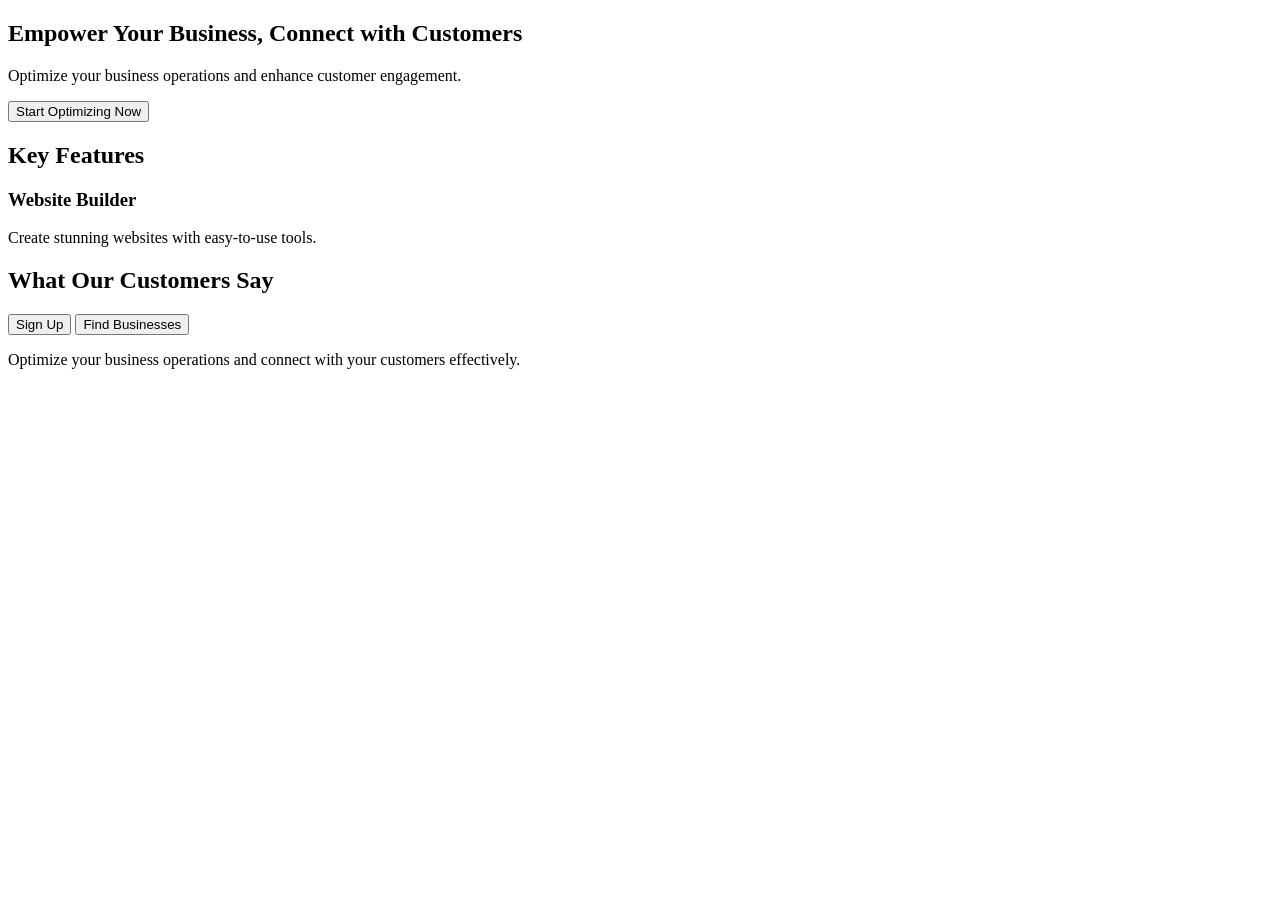
==== index.html @ b0d4bb3d "Create index.html" ====
<!DOCTYPE html>
<html>
<head>
    <title>Optimize</title>
    <link rel="stylesheet" href="style.css">
</head>
<body>
    <header>
        <nav>
            </nav>
    </header>
    
    <main>
        <section class="hero">
            <h1>Empower Your Business, Connect with Customers</h1>
            <p>Optimize your business operations and enhance customer engagement.</p>
            <button>Start Optimizing Now</button>
        </section>

        <section class="features">
            <h2>Key Features</h2>
            <div class="feature">
                <h3>Website Builder</h3>
                <p>Create stunning websites with easy-to-use tools.</p>
            </div>
            </section>

        <section class="testimonials">
            <h2>What Our Customers Say</h2>
            </section>

        <section class="cta">
            <button>Sign Up</button>
            <button>Find Businesses</button>
        </section>
    </main>

    <footer>
        <p>Optimize your business operations and connect with your customers effectively.</p>
        </footer>

    <script src="script.js"></script> 
</body>
</html>
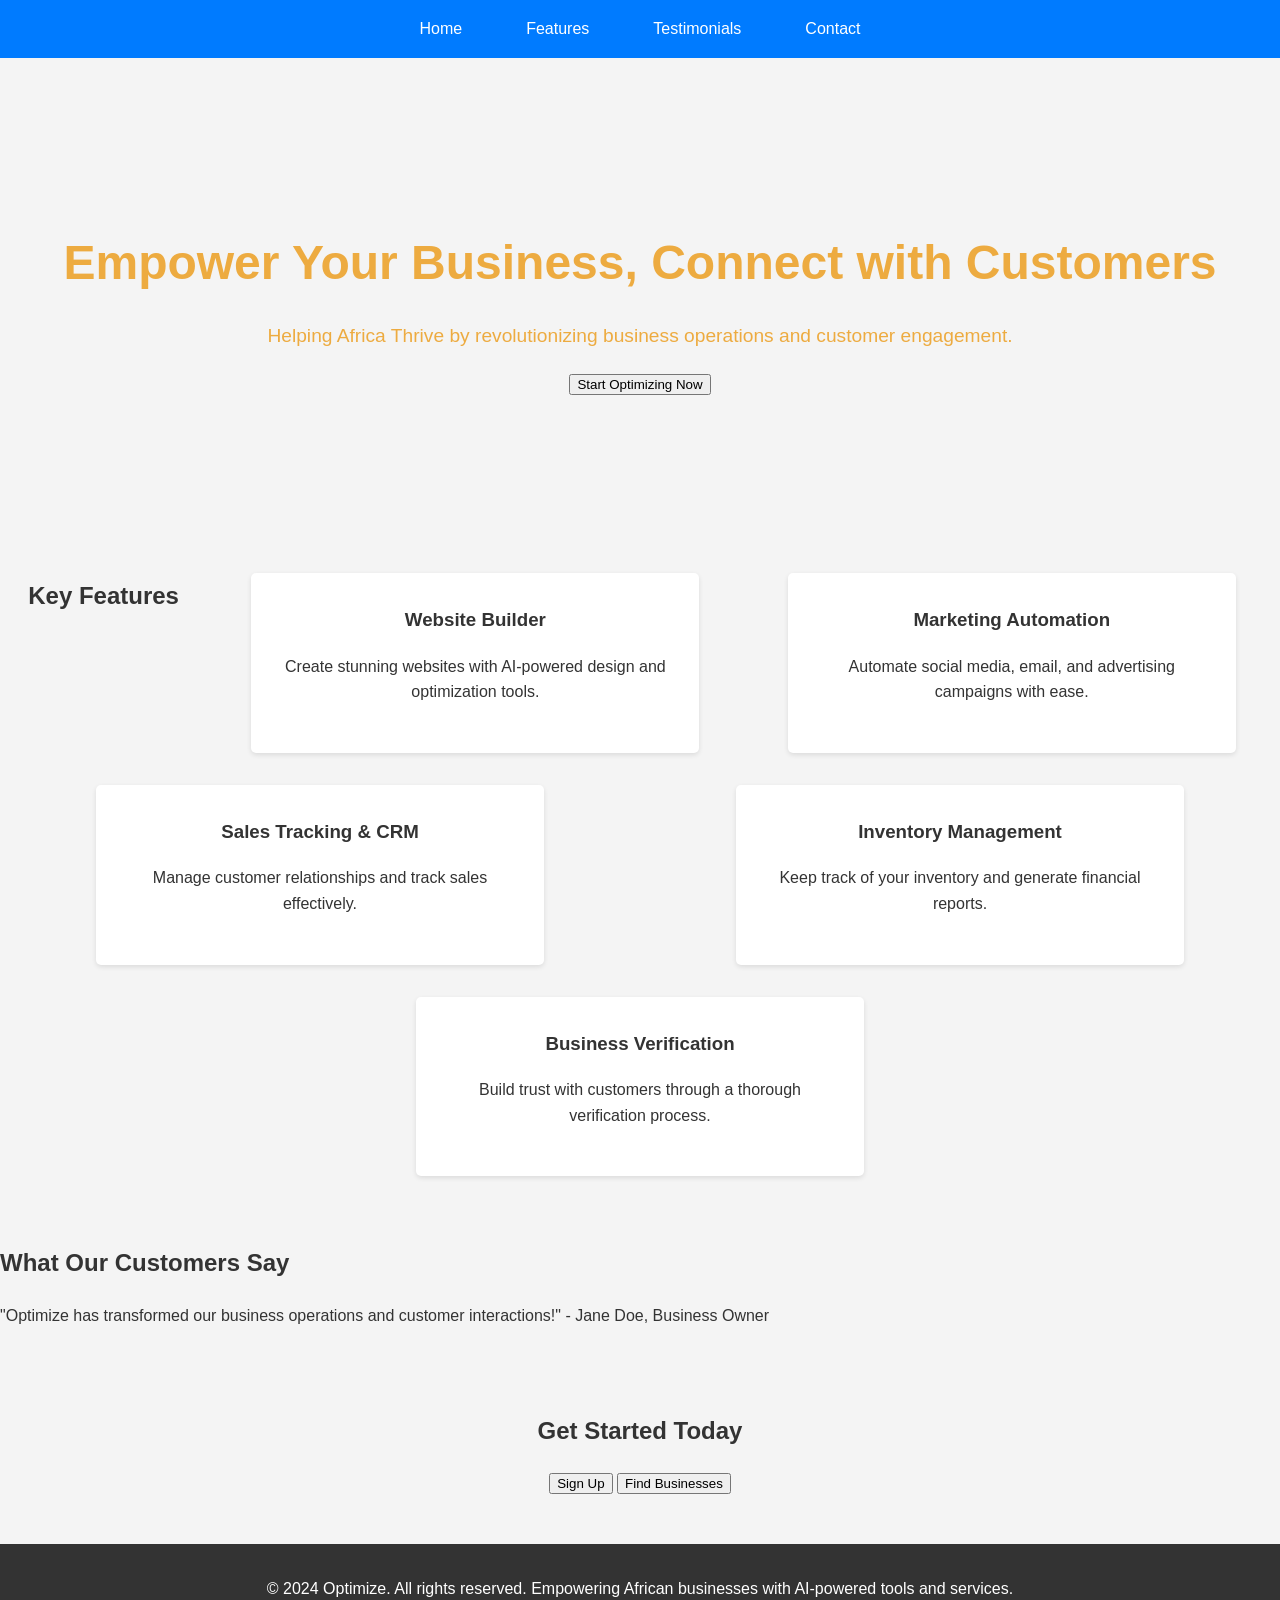
==== commit fd7b3c8b: "Update index.html" ====
--- a/index.html
+++ b/index.html
@@ -1,43 +1,72 @@
 <!DOCTYPE html>
-<html>
+<html lang="en">
 <head>
-    <title>Optimize</title>
+    <meta charset="UTF-8">
+    <meta name="viewport" content="width=device-width, initial-scale=1.0">
+    <title>Optimize: The All-in-One Business Platform for African Businesses</title>
     <link rel="stylesheet" href="style.css">
 </head>
 <body>
     <header>
         <nav>
-            </nav>
+            <ul>
+                <li><a href="#hero">Home</a></li>
+                <li><a href="#features">Features</a></li>
+                <li><a href="#testimonials">Testimonials</a></li>
+                <li><a href="#cta">Contact</a></li>
+            </ul>
+        </nav>
     </header>
     
     <main>
-        <section class="hero">
+        <section id="hero" class="hero">
             <h1>Empower Your Business, Connect with Customers</h1>
-            <p>Optimize your business operations and enhance customer engagement.</p>
+            <p>Helping Africa Thrive by revolutionizing business operations and customer engagement.</p>
             <button>Start Optimizing Now</button>
         </section>
 
-        <section class="features">
+        <section id="features" class="features">
             <h2>Key Features</h2>
             <div class="feature">
                 <h3>Website Builder</h3>
-                <p>Create stunning websites with easy-to-use tools.</p>
+                <p>Create stunning websites with AI-powered design and optimization tools.</p>
             </div>
-            </section>
+            <div class="feature">
+                <h3>Marketing Automation</h3>
+                <p>Automate social media, email, and advertising campaigns with ease.</p>
+            </div>
+            <div class="feature">
+                <h3>Sales Tracking & CRM</h3>
+                <p>Manage customer relationships and track sales effectively.</p>
+            </div>
+            <div class="feature">
+                <h3>Inventory Management</h3>
+                <p>Keep track of your inventory and generate financial reports.</p>
+            </div>
+            <div class="feature">
+                <h3>Business Verification</h3>
+                <p>Build trust with customers through a thorough verification process.</p>
+            </div>
+        </section>
 
-        <section class="testimonials">
+        <section id="testimonials" class="testimonials">
             <h2>What Our Customers Say</h2>
-            </section>
+            <div class="testimonial">
+                <p>"Optimize has transformed our business operations and customer interactions!" - Jane Doe, Business Owner</p>
+            </div>
+            <!-- Add more testimonials here -->
+        </section>
 
-        <section class="cta">
+        <section id="cta" class="cta">
+            <h2>Get Started Today</h2>
             <button>Sign Up</button>
             <button>Find Businesses</button>
         </section>
     </main>
 
     <footer>
-        <p>Optimize your business operations and connect with your customers effectively.</p>
-        </footer>
+        <p>&copy; 2024 Optimize. All rights reserved. Empowering African businesses with AI-powered tools and services.</p>
+    </footer>
 
     <script src="script.js"></script> 
 </body>
--- a/style.css
+++ b/style.css
@@ -0,0 +1,122 @@
+/* General Styles */
+body {
+    font-family: 'Segoe UI', Tahoma, Geneva, Verdana, sans-serif;  
+    margin: 0;
+    color: #333;  /* Dark gray for text */
+    line-height: 1.6;
+    background-color: #f4f4f4; /* Light gray for background */
+}
+
+/* Typography */
+h1, h2, h3 {
+    font-weight: 600;  /* Slightly bold headings */
+}
+
+/* Header Styles */
+header {
+    background-color: #007BFF; /* Primary color (blue) */
+    color: #fff; /* White text */
+    padding: 1rem 0;
+    text-align: center;  /* Center align header content */
+}
+
+.logo { /* Logo styling (if needed) */
+    /* ... */
+}
+
+nav ul {
+    list-style: none;
+    margin: 0;
+    padding: 0;
+    display: flex;
+    justify-content: center;
+}
+
+nav li {
+    margin: 0 1rem;
+}
+
+nav a {
+    color: #fff;
+    text-decoration: none;
+    padding: 0.5rem 1rem;
+}
+
+/* Hero Section */
+.hero {
+    text-align: center;
+    background-image: url('your-hero-image.jpg'); /* Replace with actual image */
+    background-size: cover;
+    background-position: center;
+    color: #edab40;
+    padding: 8rem 0;
+}
+
+.hero h1 {
+    font-size: 3rem;
+    margin-bottom: 1rem;
+}
+
+.hero p {
+    font-size: 1.2rem;
+}
+
+.hero button {
+    /* Style the button */
+}
+
+/* Features Section */
+.features {
+    display: flex;
+    flex-wrap: wrap;
+    justify-content: space-around;
+    padding: 2rem 0;
+}
+
+.feature {
+    width: 30%;
+    margin: 1rem;
+    padding: 2rem;
+    background-color: #fff;
+    border-radius: 5px;
+    box-shadow: 0 2px 5px rgba(0,0,0,0.1);
+    text-align: center;
+}
+
+.feature h3 {
+    margin-top: 0;
+}
+
+/* Testimonials Section */
+.testimonials {
+    /* Style testimonials as needed */
+}
+
+/* Call to Action Section */
+.cta {
+    text-align: center;
+    padding: 3rem 0;
+}
+
+.cta button {
+    /* Style buttons */
+}
+
+/* Footer Styles */
+footer {
+    background-color: #333;
+    color: #fff;
+    padding: 1rem 0;
+    text-align: center;
+}
+
+/* Responsive Design (Example) */
+@media (max-width: 768px) {
+    .feature {
+        width: 45%;
+    }
+
+    nav ul {
+        flex-direction: column; /* Stack links vertically on smaller screens */
+    }
+}
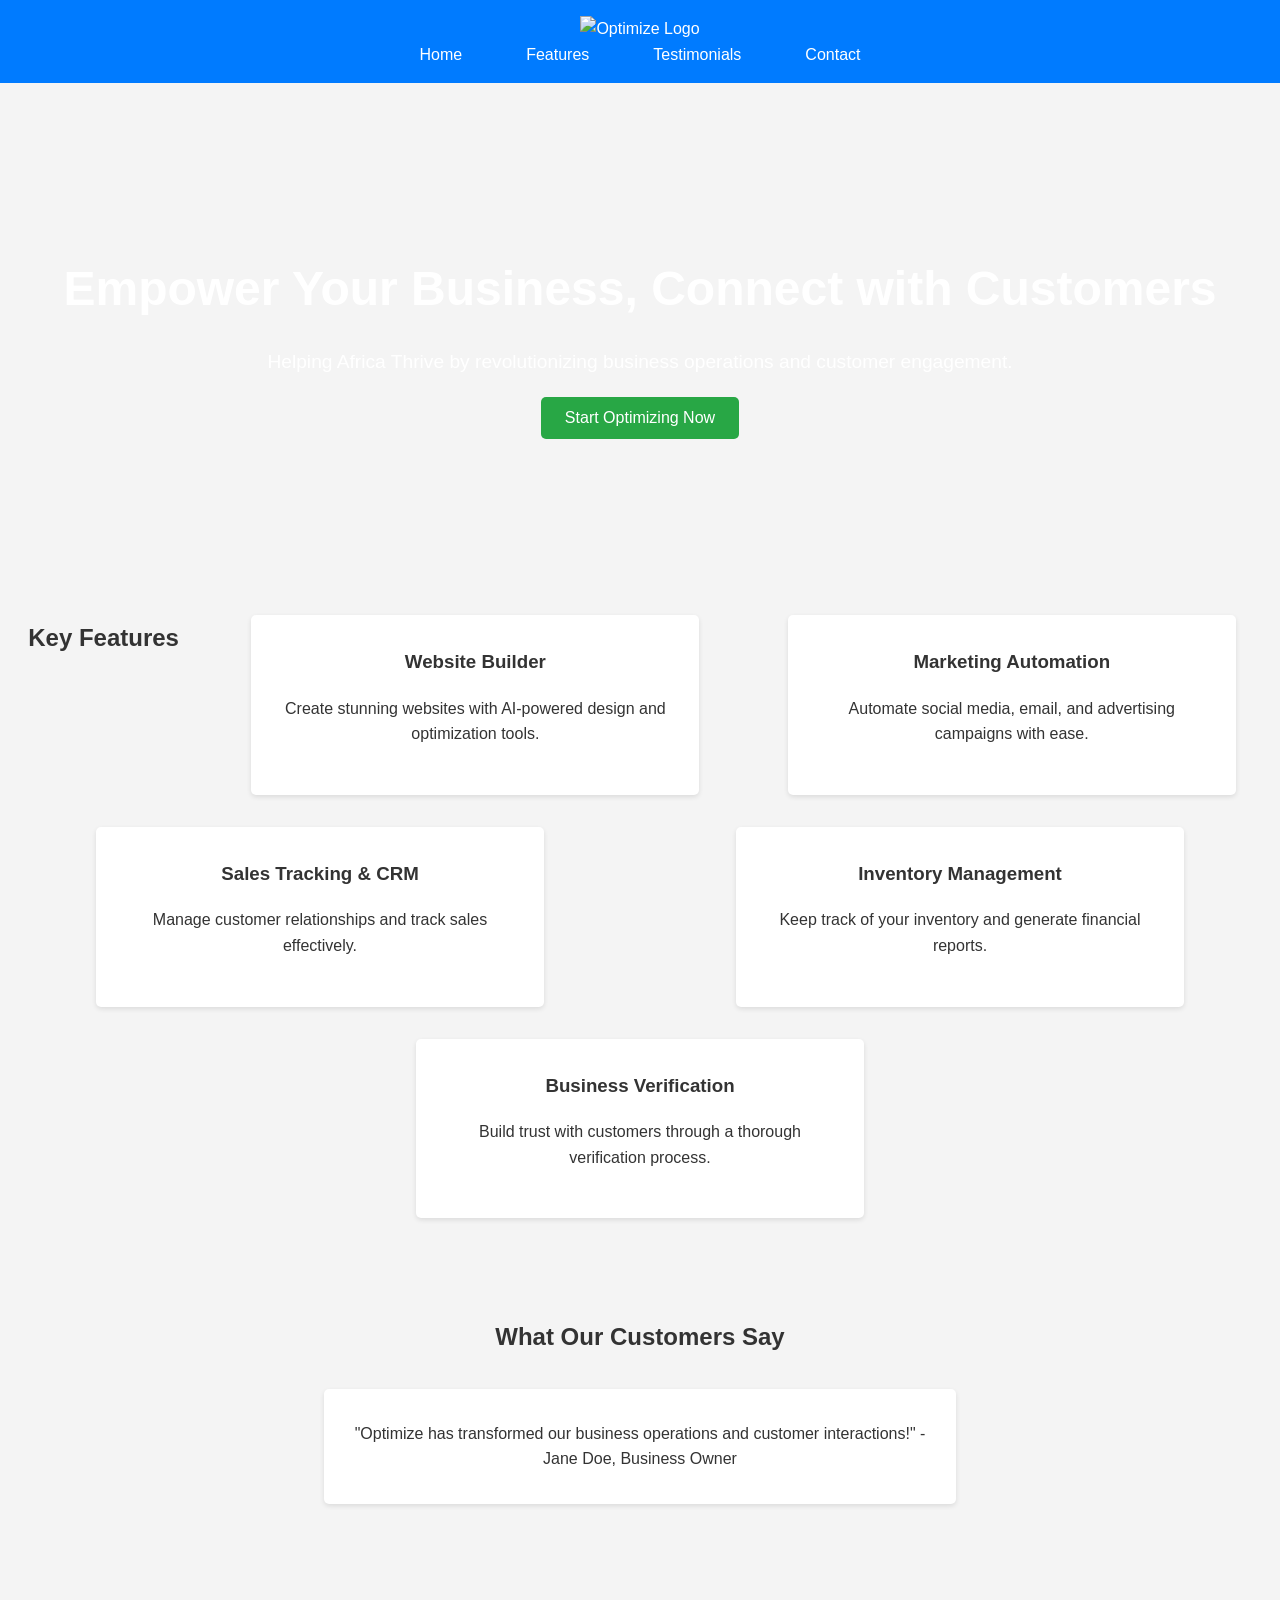
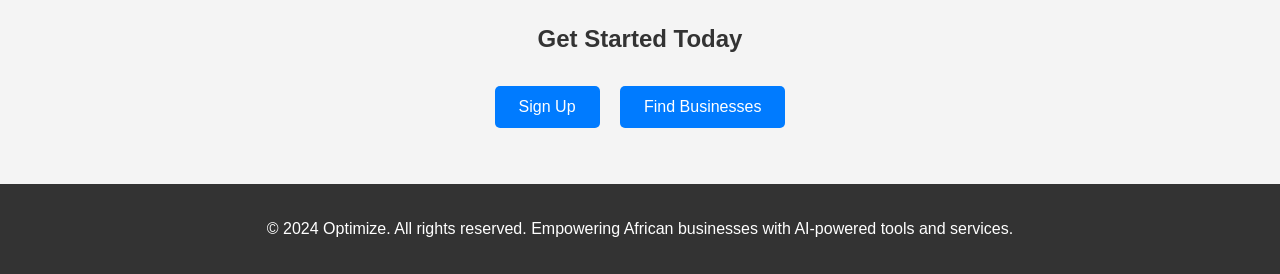
==== commit 747e45cf: "Update index.html" ====
--- a/index.html
+++ b/index.html
@@ -9,6 +9,9 @@
 <body>
     <header>
         <nav>
+            <div class="logo">
+                <img src="your-logo.png" alt="Optimize Logo"> <!-- Replace 'your-logo.png' with your actual logo file -->
+            </div>
             <ul>
                 <li><a href="#hero">Home</a></li>
                 <li><a href="#features">Features</a></li>
--- a/style.css
+++ b/style.css
@@ -1,27 +1,23 @@
 /* General Styles */
 body {
-    font-family: 'Segoe UI', Tahoma, Geneva, Verdana, sans-serif;  
+    font-family: 'Segoe UI', Tahoma, Geneva, Verdana, sans-serif;
     margin: 0;
-    color: #333;  /* Dark gray for text */
+    color: #333;
     line-height: 1.6;
-    background-color: #f4f4f4; /* Light gray for background */
+    background-color: #f4f4f4;
 }
 
 /* Typography */
 h1, h2, h3 {
-    font-weight: 600;  /* Slightly bold headings */
+    font-weight: 600;
 }
 
 /* Header Styles */
 header {
-    background-color: #007BFF; /* Primary color (blue) */
-    color: #fff; /* White text */
+    background-color: #007BFF;
+    color: #fff;
     padding: 1rem 0;
-    text-align: center;  /* Center align header content */
-}
-
-.logo { /* Logo styling (if needed) */
-    /* ... */
+    text-align: center;
 }
 
 nav ul {
@@ -45,10 +41,10 @@
 /* Hero Section */
 .hero {
     text-align: center;
-    background-image: url('your-hero-image.jpg'); /* Replace with actual image */
+    background-image: url('your-hero-image.jpg');
     background-size: cover;
     background-position: center;
-    color: #edab40;
+    color: #fff;
     padding: 8rem 0;
 }
 
@@ -62,7 +58,17 @@
 }
 
 .hero button {
-    /* Style the button */
+    background-color: #28a745;
+    color: #fff;
+    border: none;
+    padding: 0.75rem 1.5rem;
+    font-size: 1rem;
+    cursor: pointer;
+    border-radius: 5px;
+}
+
+.hero button:hover {
+    background-color: #218838;
 }
 
 /* Features Section */
@@ -89,7 +95,21 @@
 
 /* Testimonials Section */
 .testimonials {
-    /* Style testimonials as needed */
+    padding: 2rem 0;
+    text-align: center;
+}
+
+.testimonials h2 {
+    margin-bottom: 2rem;
+}
+
+.testimonial {
+    background-color: #fff;
+    padding: 1rem;
+    margin: 1rem auto;
+    border-radius: 5px;
+    box-shadow: 0 2px 5px rgba(0,0,0,0.1);
+    max-width: 600px;
 }
 
 /* Call to Action Section */
@@ -99,7 +119,18 @@
 }
 
 .cta button {
-    /* Style buttons */
+    background-color: #007BFF;
+    color: #fff;
+    border: none;
+    padding: 0.75rem 1.5rem;
+    font-size: 1rem;
+    cursor: pointer;
+    margin: 0.5rem;
+    border-radius: 5px;
+}
+
+.cta button:hover {
+    background-color: #0056b3;
 }
 
 /* Footer Styles */
@@ -110,13 +141,11 @@
     text-align: center;
 }
 
-/* Responsive Design (Example) */
+/* Responsive Design */
 @media (max-width: 768px) {
     .feature {
         width: 45%;
     }
 
     nav ul {
-        flex-direction: column; /* Stack links vertically on smaller screens */
-    }
-}
+        flex-di
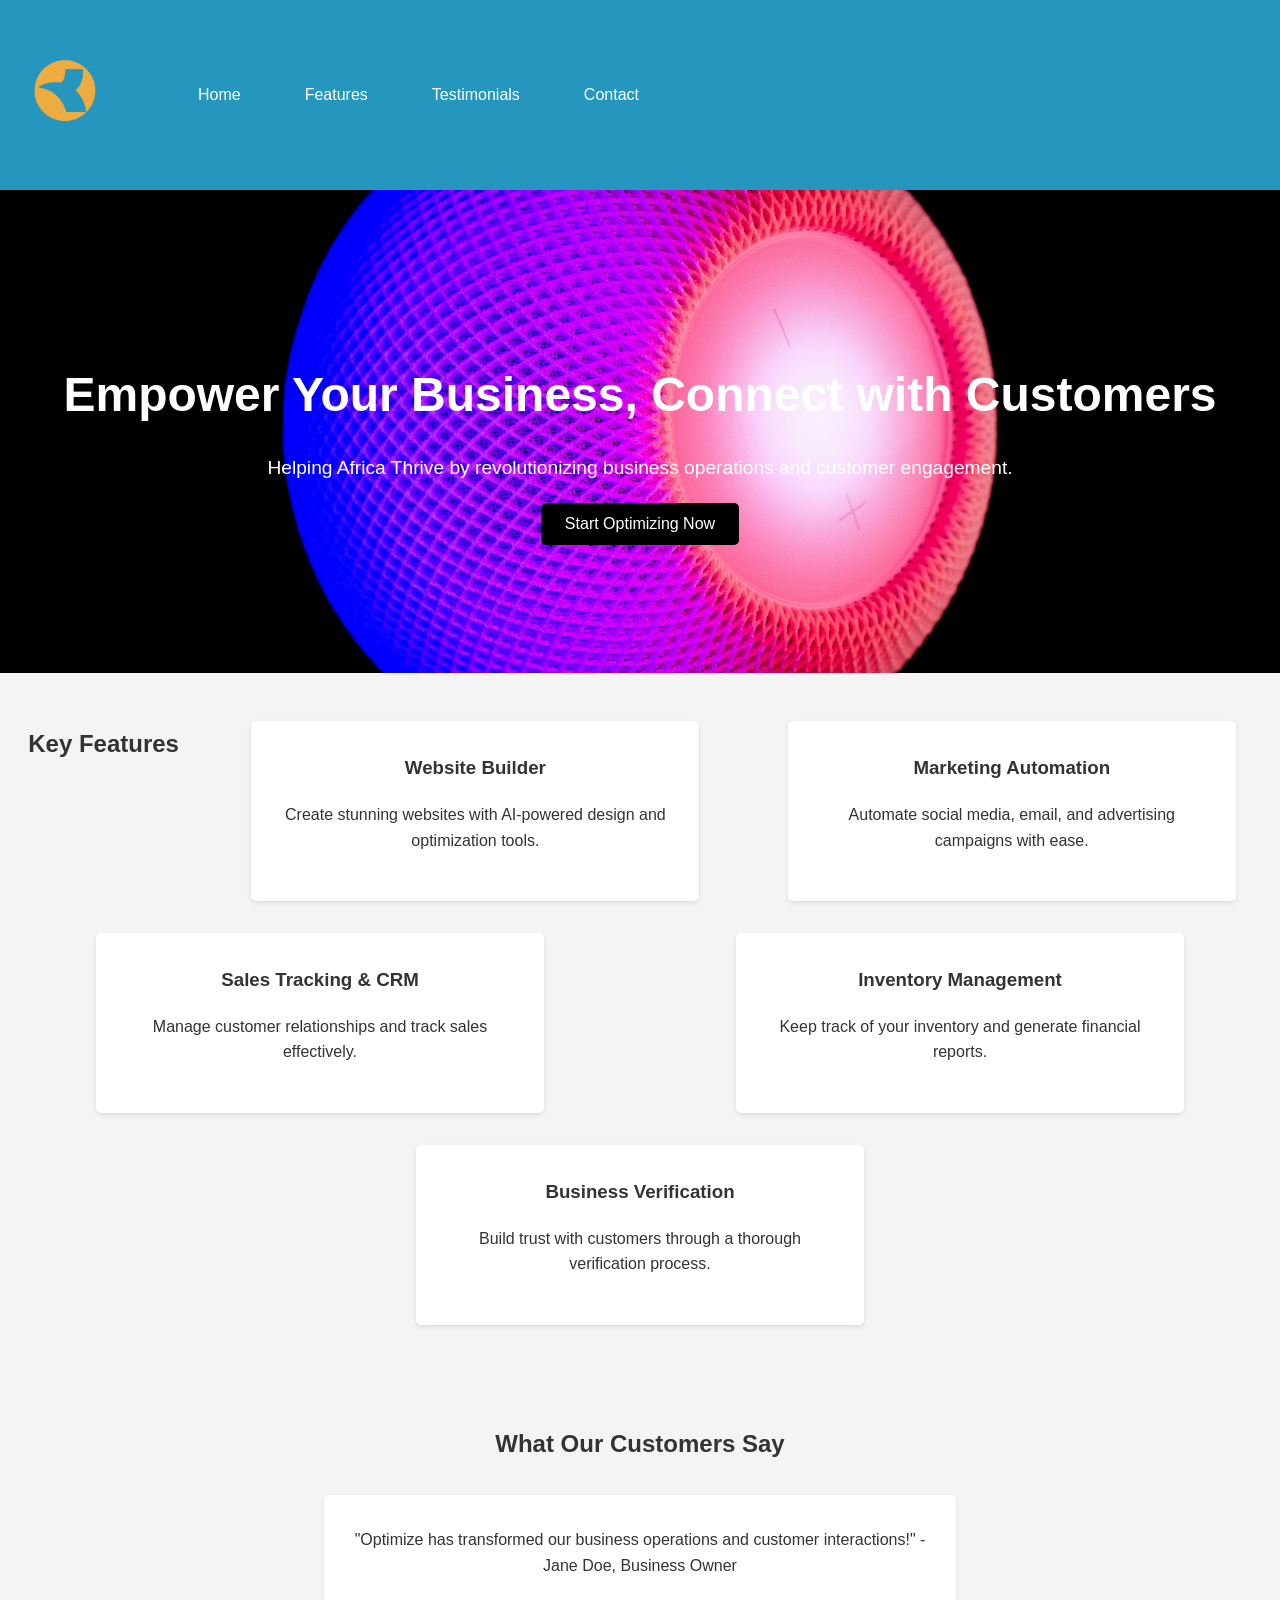
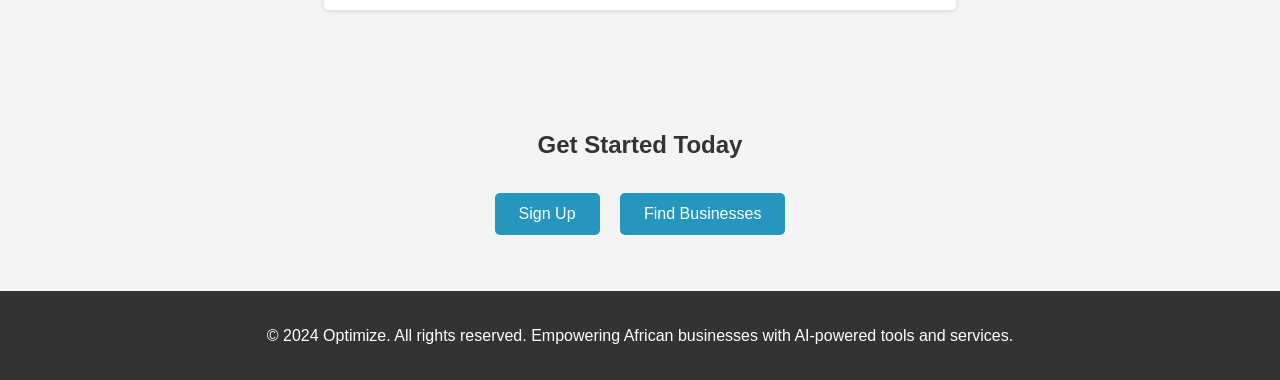
==== commit 740d3145: "Update index.html" ====
--- a/index.html
+++ b/index.html
@@ -62,8 +62,8 @@
 
         <section id="cta" class="cta">
             <h2>Get Started Today</h2>
-            <button>Sign Up</button>
-            <button>Find Businesses</button>
+            <button onclick="window.location.href='signup.html'">Sign Up</button>
+            <button onclick="window.location.href='find-businesses.html'">Find Businesses</button>
         </section>
     </main>
 
--- a/style.css
+++ b/style.css
@@ -14,10 +14,22 @@
 
 /* Header Styles */
 header {
-    background-color: #007BFF;
+    background-color: #2596be;
     color: #fff;
     padding: 1rem 0;
-    text-align: center;
+    display: flex;
+    align-items: center;
+    justify-content: space-between;
+}
+
+nav {
+    display: flex;
+    align-items: center;
+}
+
+.logo img {
+    height: 150px; /* Adjust the size as needed */
+    margin-right: 1rem;
 }
 
 nav ul {
@@ -25,7 +37,6 @@
     margin: 0;
     padding: 0;
     display: flex;
-    justify-content: center;
 }
 
 nav li {
@@ -41,7 +52,7 @@
 /* Hero Section */
 .hero {
     text-align: center;
-    background-image: url('your-hero-image.jpg');
+    background-image: url('heroimage.png'); /* Replace with actual image */
     background-size: cover;
     background-position: center;
     color: #fff;
@@ -58,7 +69,7 @@
 }
 
 .hero button {
-    background-color: #28a745;
+    background-color: #000; /* Black */
     color: #fff;
     border: none;
     padding: 0.75rem 1.5rem;
@@ -68,7 +79,7 @@
 }
 
 .hero button:hover {
-    background-color: #218838;
+    background-color: #333; /* Darker shade of black */
 }
 
 /* Features Section */
@@ -119,7 +130,7 @@
 }
 
 .cta button {
-    background-color: #007BFF;
+    background-color: #2596be;
     color: #fff;
     border: none;
     padding: 0.75rem 1.5rem;
@@ -130,8 +141,120 @@
 }
 
 .cta button:hover {
-    background-color: #0056b3;
-}
+    background-color: #1e7aa3; /* Darker shade of #2596be */
+}
+
+/* Sign Up Page Styles */
+.signup {
+    max-width: 600px;
+    margin: 3rem auto;
+    padding: 2rem;
+    background-color: #fff;
+    border-radius: 5px;
+    box-shadow: 0 2px 5px rgba(0,0,0,0.1);
+}
+
+.signup h1 {
+    text-align: center;
+    margin-bottom: 1.5rem;
+}
+
+.form-group {
+    margin-bottom: 1.5rem;
+}
+
+.form-group label {
+    display: block;
+    margin-bottom: 0.5rem;
+}
+
+.form-group input {
+    width: 100%;
+    padding: 0.75rem;
+    border: 1px solid #ccc;
+    border-radius: 5px;
+}
+
+.signup button {
+    width: 100%;
+    padding: 0.75rem;
+    background-color: #2596be;
+    color: #fff;
+    border: none;
+    border-radius: 5px;
+    cursor: pointer;
+}
+
+.signup button:hover {
+    background-color: #1e7aa3;
+}
+
+/* Find Businesses Page Styles */
+.find-businesses {
+    max-width: 800px;
+    margin: 3rem auto;
+    padding: 2rem;
+    background-color: #fff;
+    border-radius: 5px;
+    box-shadow: 0 2px 5px rgba(0,0,0,0.1);
+}
+
+.find-businesses h1 {
+    text-align: center;
+    margin-bottom: 1.5rem;
+}
+
+#search-form {
+    display: flex;
+    flex-direction: column;
+    align-items: center;
+}
+
+#search-form .form-group {
+    width: 100%;
+    margin-bottom: 1.5rem;
+}
+
+#search-form label {
+    display: block;
+    margin-bottom: 0.5rem;
+}
+
+#search-form input {
+    width: 100%;
+    padding: 0.75rem;
+    border: 1px solid #ccc;
+    border-radius: 5px;
+}
+
+#search-form button {
+    padding: 0.75rem 1.5rem;
+    background-color: #2596be;
+    color: #fff;
+    border: none;
+    border-radius: 5px;
+    cursor: pointer;
+}
+
+#search-form button:hover {
+    background-color: #1e7aa3;
+}
+
+#business-list {
+    margin-top: 2rem;
+    text-align: center;
+}
+
+/* Example business card */
+.business-card {
+    background-color: #f4f4f4;
+    padding: 1rem;
+    margin: 1rem auto;
+    border-radius: 5px;
+    box-shadow: 0 2px 5px rgba(0,0,0,0.1);
+    max-width: 600px;
+}
+
 
 /* Footer Styles */
 footer {
@@ -148,4 +271,12 @@
     }
 
     nav ul {
-        flex-di
+        flex-direction: column;
+    }
+}
+
+@media (max-width: 480px) {
+    .feature {
+        width: 100%;
+    }
+}
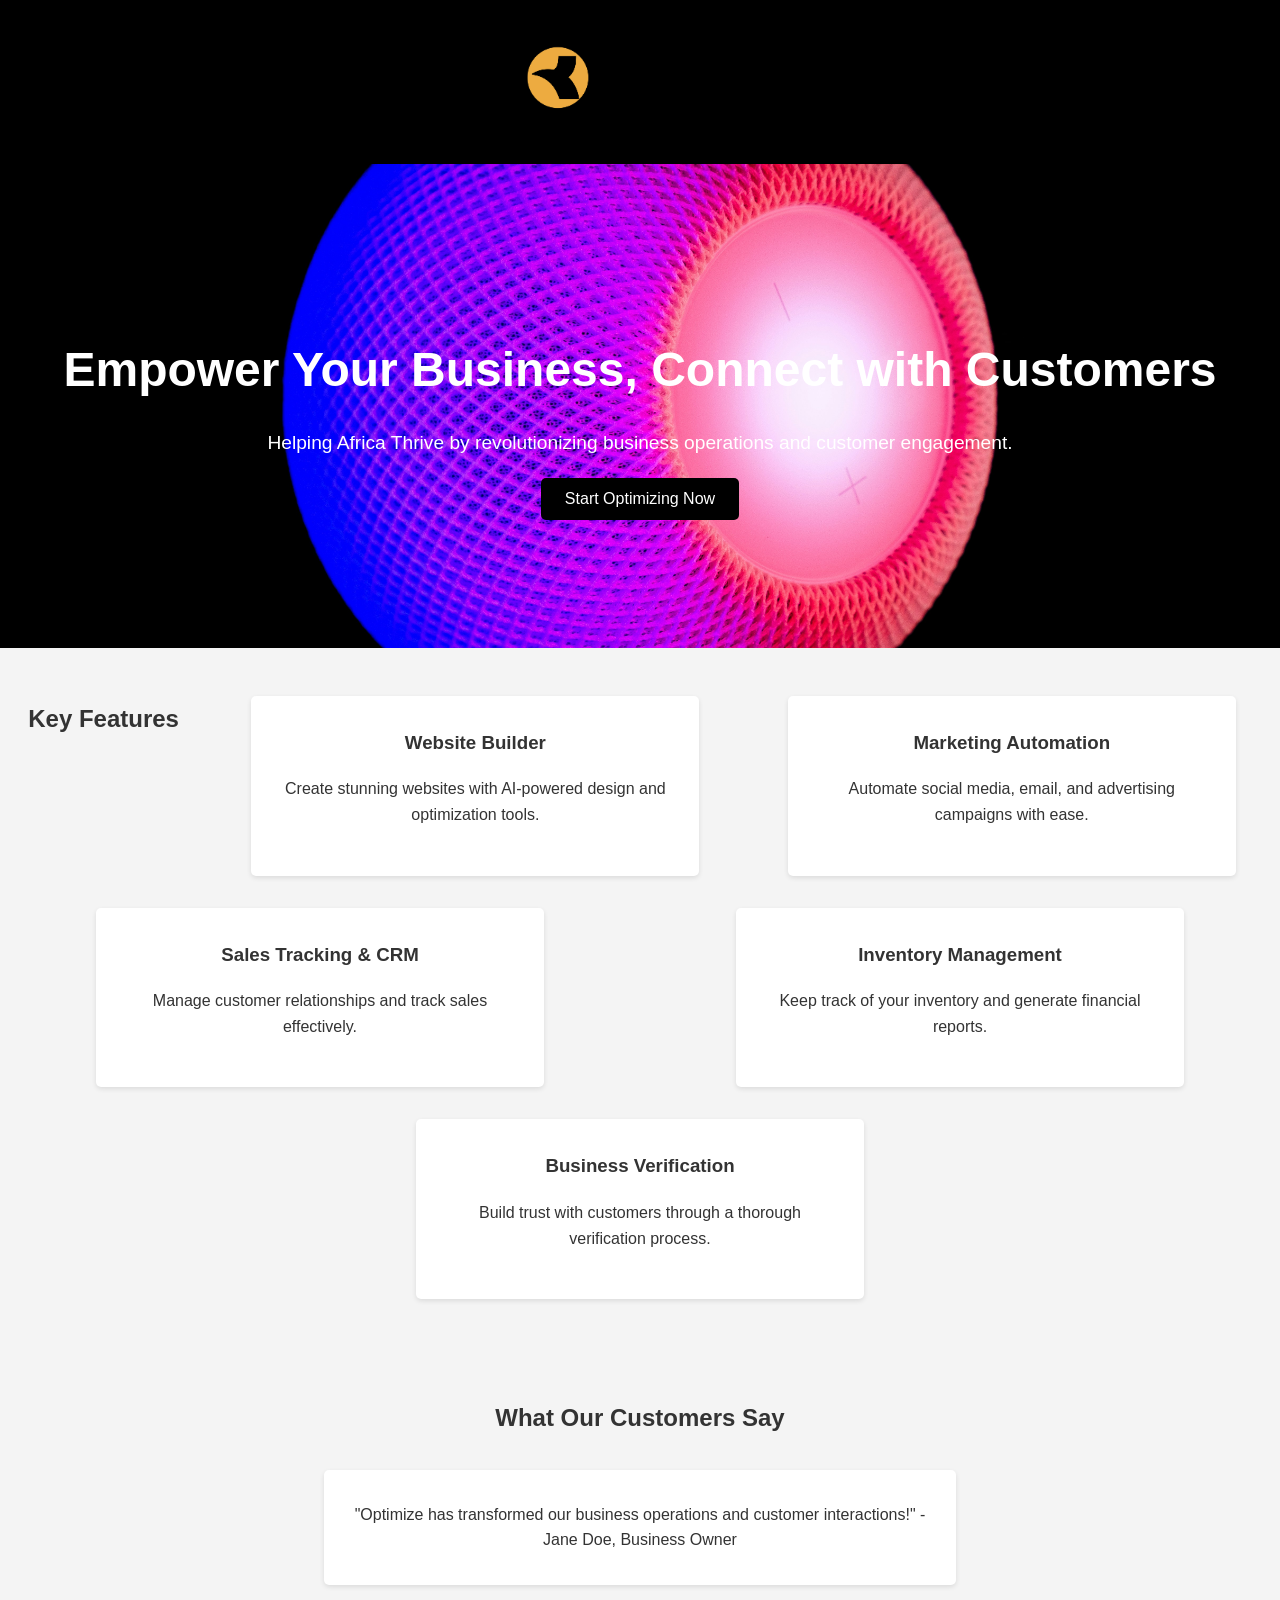
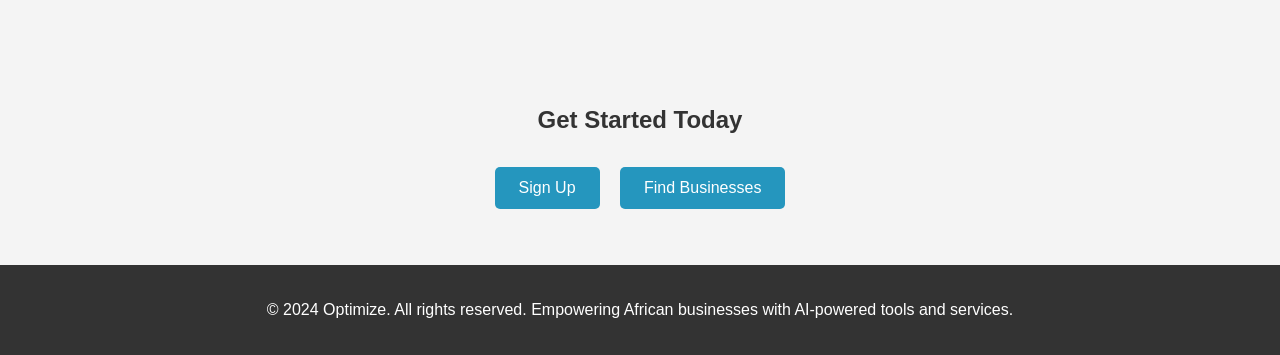
==== commit 1710ff2f: "Update index.html" ====
--- a/index.html
+++ b/index.html
@@ -13,10 +13,12 @@
                 <img src="your-logo.png" alt="Optimize Logo"> <!-- Replace 'your-logo.png' with your actual logo file -->
             </div>
             <ul>
-                <li><a href="#hero">Home</a></li>
-                <li><a href="#features">Features</a></li>
-                <li><a href="#testimonials">Testimonials</a></li>
-                <li><a href="#cta">Contact</a></li>
+                <div class="icons">
+                <a href="index.html" class="icon-link"><i class="fas fa-home"></i></a>
+                <a href="profile.html" class="icon-link"><i class="fas fa-user"></i></a>
+                <a href="notifications.html" class="icon-link"><i class="fas fa-bell"></i></a>
+                <a href="messages.html" class="icon-link"><i class="fas fa-envelope"></i></a>
+            </div>
             </ul>
         </nav>
     </header>
--- a/style.css
+++ b/style.css
@@ -14,9 +14,9 @@
 
 /* Header Styles */
 header {
-    background-color: #2596be;
-    color: #fff;
-    padding: 1rem 0;
+    background-color: #000000;
+    color: #000000;
+    padding: 0.2rem 0;
     display: flex;
     align-items: center;
     justify-content: space-between;
@@ -25,6 +25,10 @@
 nav {
     display: flex;
     align-items: center;
+    justify-content: space-between;
+    max-width: 1200px;
+    margin: 0 auto;
+    padding: 0 1rem;
 }
 
 .logo img {
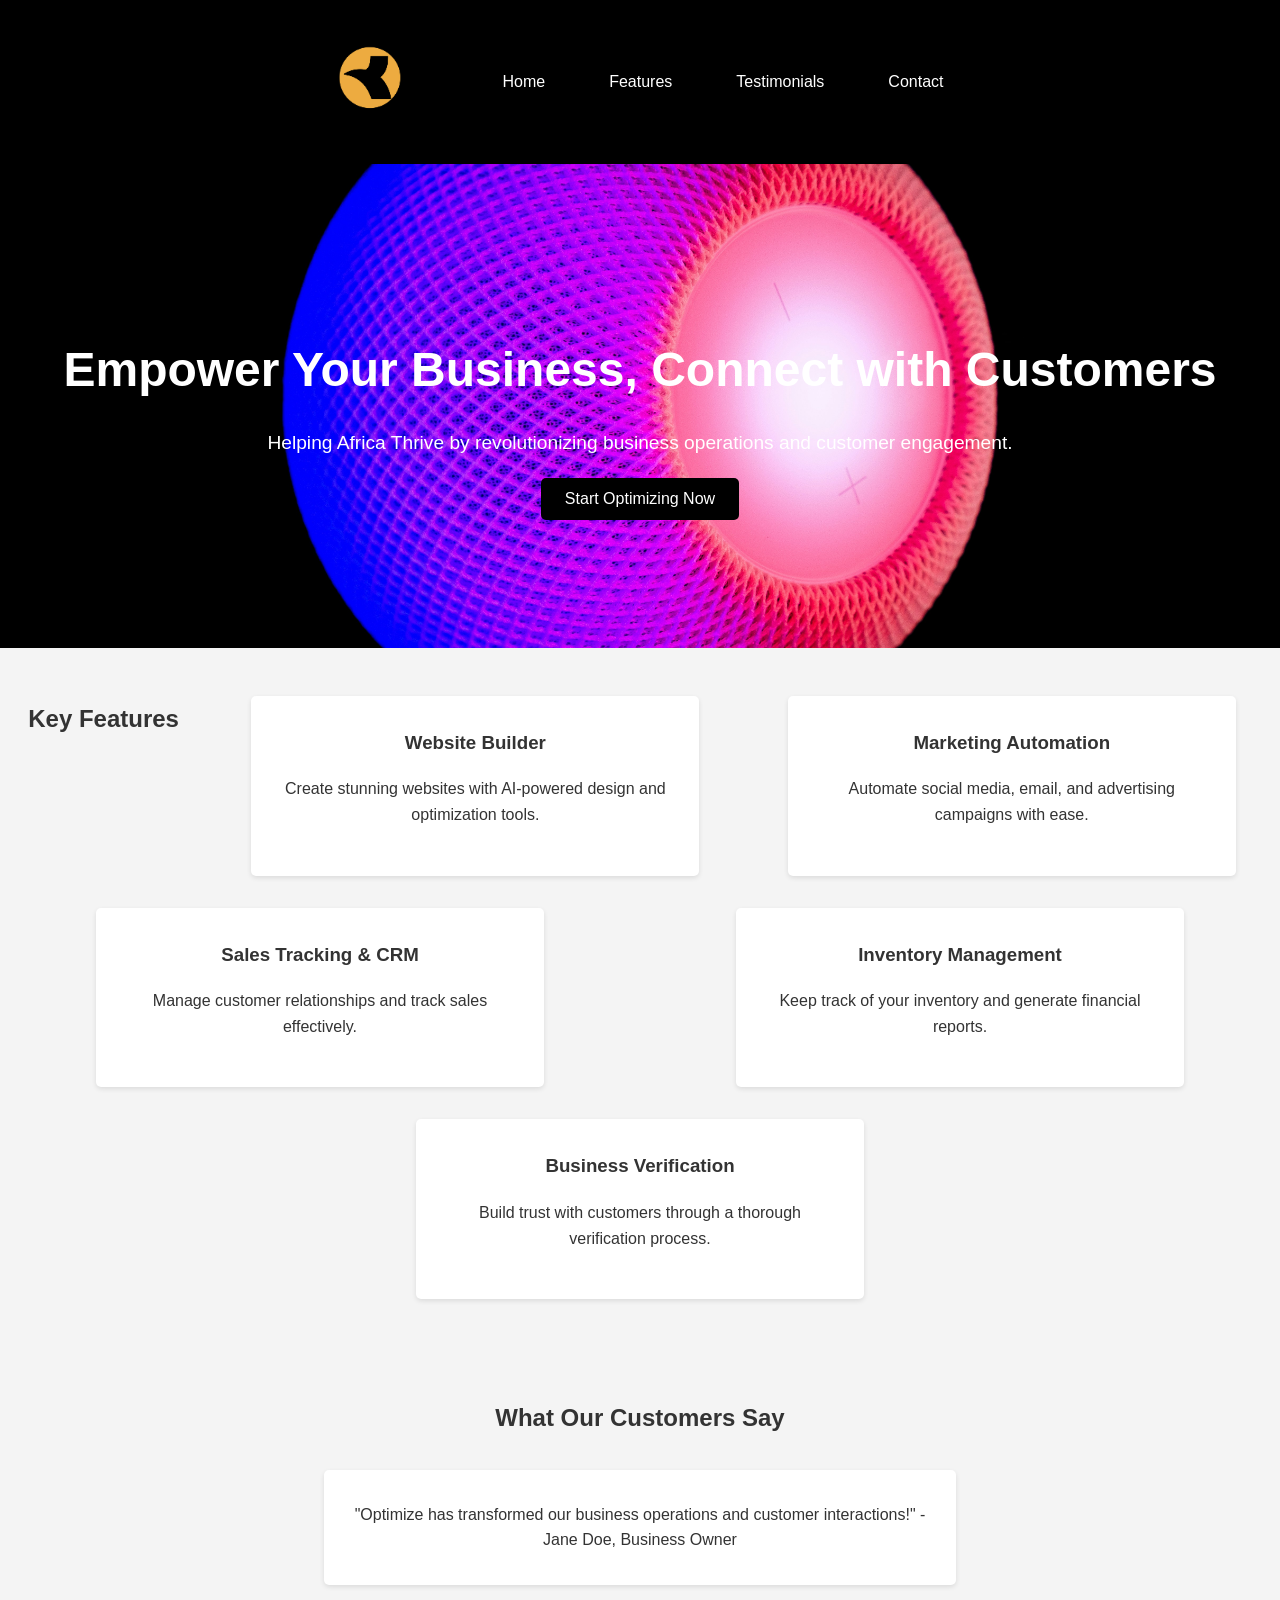
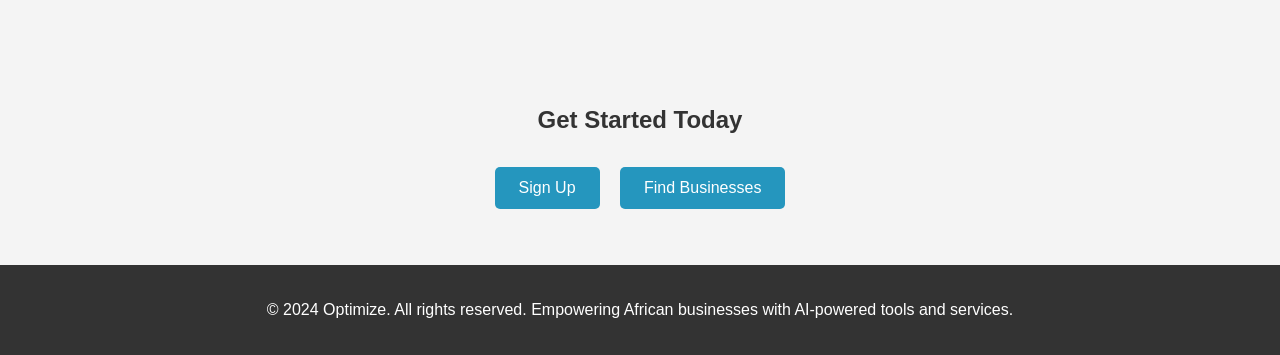
==== commit 82798488: "Update index.html" ====
--- a/index.html
+++ b/index.html
@@ -12,13 +12,11 @@
             <div class="logo">
                 <img src="your-logo.png" alt="Optimize Logo"> <!-- Replace 'your-logo.png' with your actual logo file -->
             </div>
-            <ul>
-                <div class="icons">
-                <a href="index.html" class="icon-link"><i class="fas fa-home"></i></a>
-                <a href="profile.html" class="icon-link"><i class="fas fa-user"></i></a>
-                <a href="notifications.html" class="icon-link"><i class="fas fa-bell"></i></a>
-                <a href="messages.html" class="icon-link"><i class="fas fa-envelope"></i></a>
-            </div>
+                <ul>
+                <li><a href="index.html">Home</a></li>
+                <li><a href="index.html#features">Features</a></li>
+                <li><a href="index.html#testimonials">Testimonials</a></li>
+                <li><a href="index.html#cta">Contact</a></li>
             </ul>
         </nav>
     </header>
